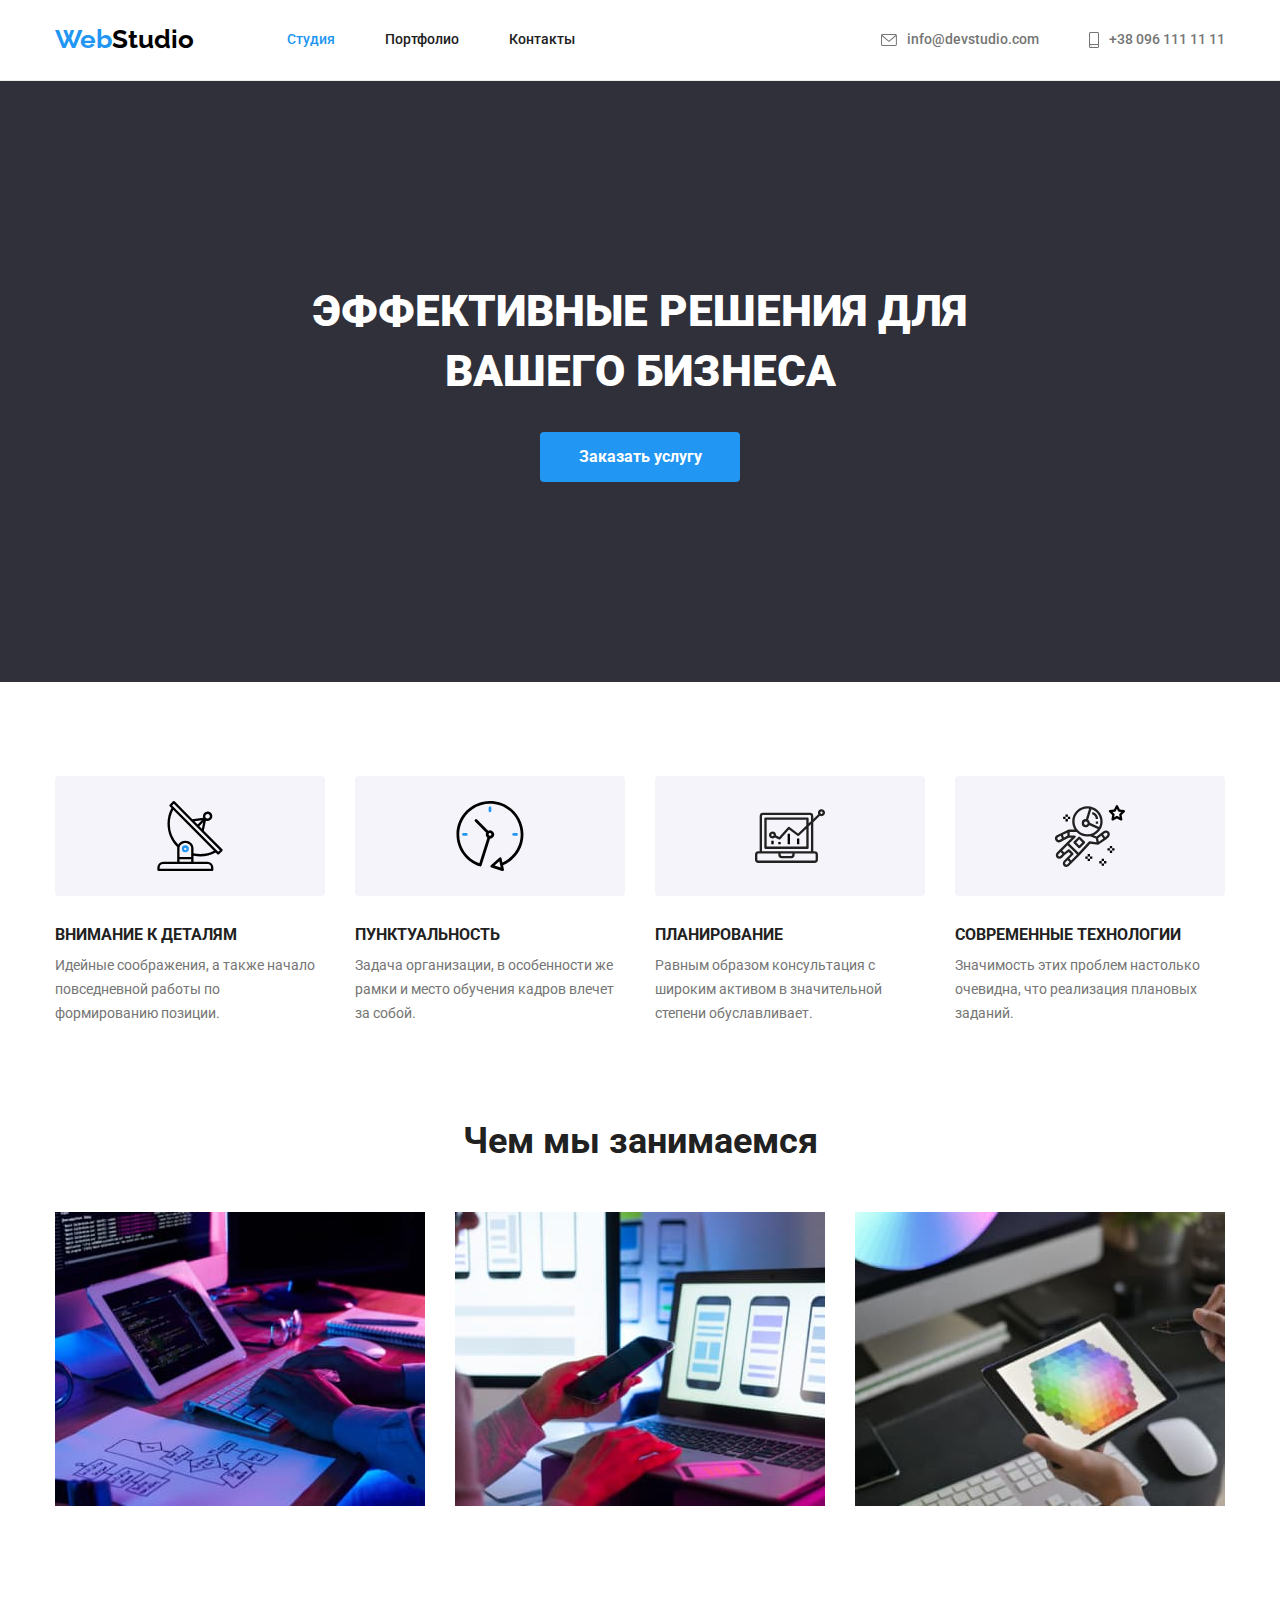
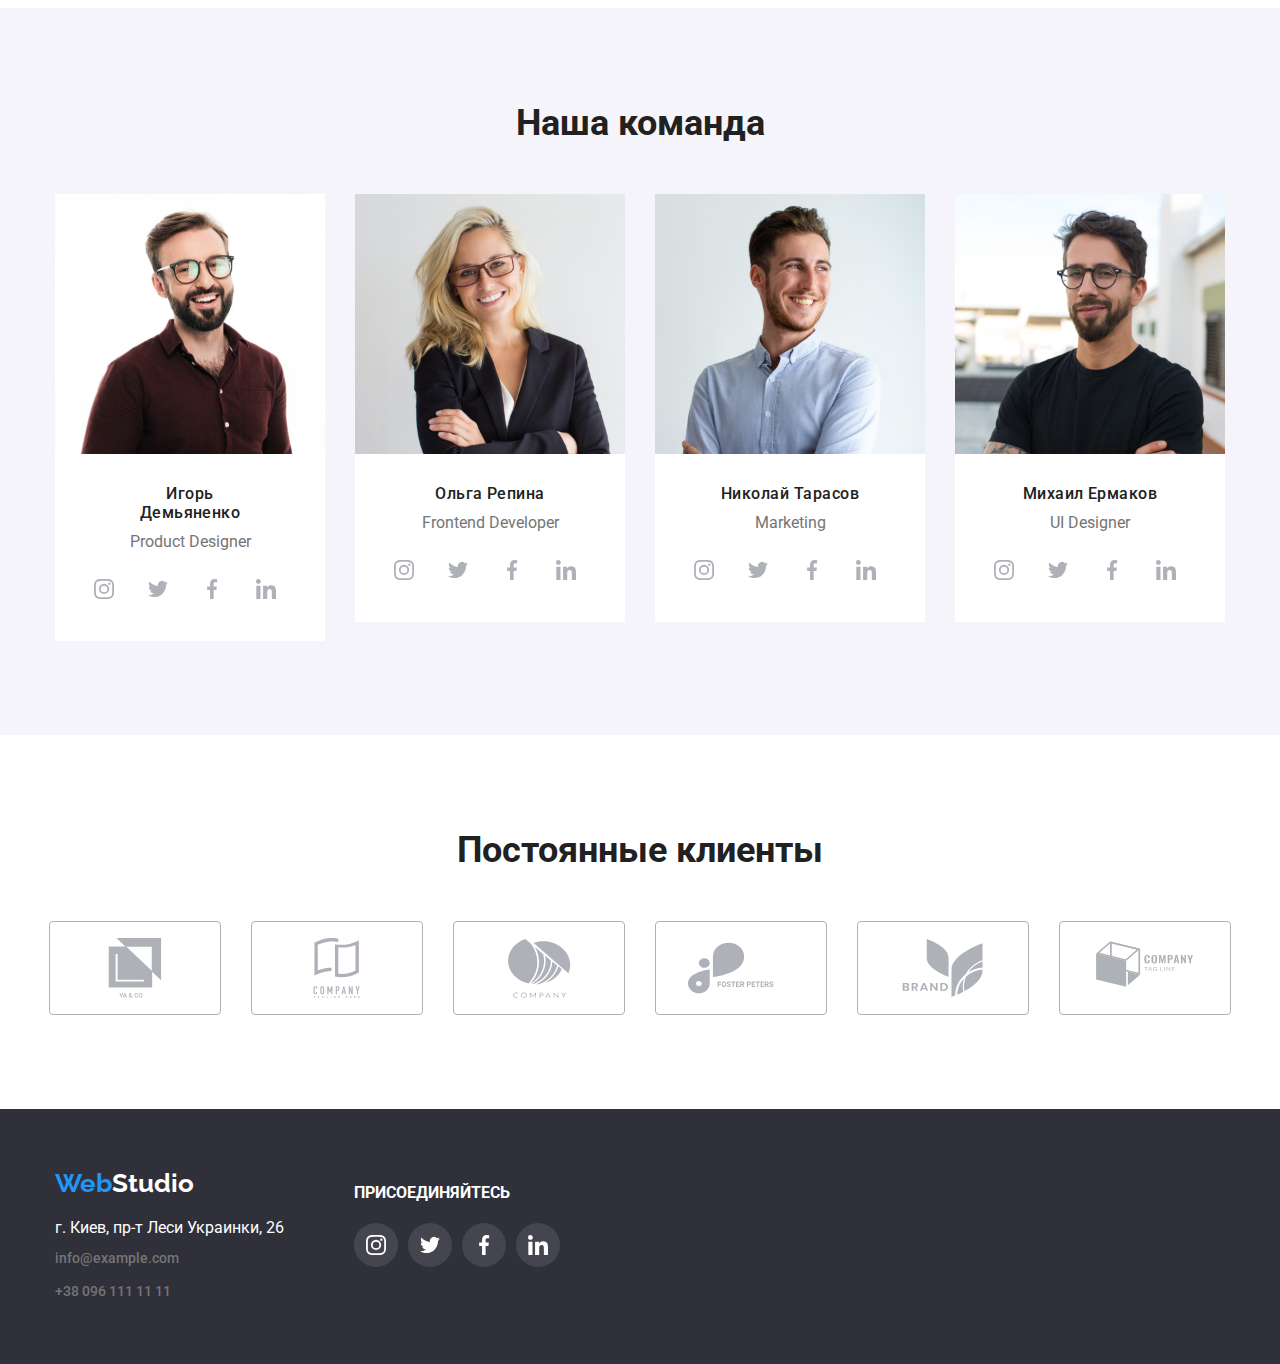
==== index.html @ 20117a95 "DZ4" ====
<!DOCTYPE html>
<html lang="ru">
<head>
    <meta charset="UTF-8">
    <meta http-equiv="X-UA-Compatible" content="IE=edge">
    <meta name="viewport" content="width=device-width, initial-scale=1.0">
    <title>WebStudio</title>
    <link rel="preconnect" href="https://fonts.gstatic.com">
    <link href="https://fonts.googleapis.com/css2?family=Raleway:wght@700&family=Roboto:wght@400;500;700;900&display=swap"
        rel="stylesheet">
    <link rel="stylesheet" href="https://cdnjs.cloudflare.com/ajax/libs/modern-normalize/1.0.0/modern-normalize.min.css">
    <link rel="stylesheet" href="./css/style.css">
</head>
<body>
    <!-- Шапка сайта -->
    <header class="page-header">
        <div class="container flex">
            <a class="logo" href="./index.html" lang="en">Web<span>Studio</span></a>
            <nav class="main-nav">
                <ul class="list site-nav flex">
                    <li class="item"><a class="link current" href="./index.html">Студия</a></li>
                    <li class="item"><a class="link" href="./portfolio.html">Портфолио</a></li>
                    <li class="item"><a class="link" href="">Контакты</a></li>
                </ul>
                
            </nav>
            <ul class="list contact-nav flex">
                <li class="item">
                    <a class="link link-contact" href="mailto:info@devstudio.com">
                        <svg class="contact-icon" width="16px" height="12px">
                            <use href="./images/symbol-defs.svg#icon-envelope"></use>
                        </svg>
                        info@devstudio.com
                    </a>
                </li>
                <li class="item">
                    <a class="link link-contact" href="tel:+380961111111">
                        <svg class="contact-icon" width="10px" height="16px">
                            <use href="./images/symbol-defs.svg#icon-smartphone"></use>
                        </svg>
                        +38 096 111 11 11
                    </a>
                </li>
            </ul>
        </div>
    </header>
    <!-- главная страница -->
    <main>
        <!-- Hero -->
        <section class="section hero-section">
            <div class="container">
                <div class="hero-section-title">
                    <h1 class="hero-title">Эффективные решения для вашего бизнеса</h1>
                    <button class="btn btn-hero" type="button">Заказать услугу</button>
                </div>
            </div>
                  
        </section>
        <!-- Наши преимущества -->
        <section class="section">
            <div class="container">
                <h2 hidden>Наши преимущества</h2>
                <ul class="list feature-list">
                    <li class="item">
                        <div class="feature-icons">
                            <svg class="feature-icon" width="70px" height="70px">
                                <use href="./images/symbol-defs.svg#icon-antenna"></use>
                            </svg>
                        </div>
                        <h3 class="title">Внимание к деталям</h3>
                        <p class="text feature-text">Идейные соображения, а также начало повседневной работы по формированию позиции.
                        </p>
                    </li>
                    <li class="item">
                        <div class="feature-icons">
                            <svg class="feature-icon" width="70px" height="70px">
                                <use href="./images/symbol-defs.svg#icon-clock"></use>
                            </svg>
                        </div>
                        
                        <h3 class="title">Пунктуальность</h3>
                        <p class="text feature-text">Задача организации, в особенности же рамки и место обучения кадров влечет за собой.
                        </p>
                    </li>
                    <li class="item">
                        <div class="feature-icons">
                            <svg class="feature-icon" width="70px" height="70px">
                                <use href="./images/symbol-defs.svg#icon-diagram"></use>
                            </svg>
                        </div>
                        <h3 class="title">Планирование</h3>
                        <p class="text feature-text">Равным образом консультация с широким активом в значительной степени обуславливает.
                        </p>
                    </li>
                    <li class="item">
                        <div class="feature-icons">
                            <svg class="feature-icon" width="70px" height="70px">
                                <use href="./images/symbol-defs.svg#icon-astronaut"></use>
                            </svg>
                        </div>
                        <h3 class="title">Современные технологии</h3>
                        <p class="text feature-text">Значимость этих проблем настолько очевидна, что реализация плановых заданий.</p>
                    </li>
                </ul>
                <h2 class="section-title">Чем мы занимаемся</h2>
                <ul class="list our-skills-list">
                    <li class="item">
                        <img src="./images/aboutus1.jpg" alt="Создание сайтов" width="370" height="294">
                    </li>
                    <li class="item">
                        <img src="./images/aboutus2.jpg" alt="Разработка мобильных приложений" width="370" height="294">
                    </li>
                    <li class="item">
                        <img src="./images/aboutus3.jpg" alt="Созданием дизайонв для сайтов и приложений" width="370" height="294">
                    </li>
                </ul>
            </div>
            
        </section>
        <!-- наша команда -->
        <section class="section section-our-team">
            <div class="container">
                <h2 class="section-title">Наша команда</h2>
                <ul class="list list-team">
                    <li class="item">
                        <div class="our-team-item">
                            <img class="team-image" src="./images/ourteam1.jpg" alt="Дизайнер" width="270" height="260">
                            <h3 class="title-team">Игорь Демьяненко</h3>
                            <p class="text team-text">Product Designer</p>
                            <ul class="social-items">
                                <li>
                                    <button class="social-links">
                                            <svg class="social-link" width="20" height="20">
                                                <use href="./images/symbol-defs.svg#icon-instagram"></use>
                                            </svg>
                                    </button>
                                </li>
                                <li>
                                    <button class="social-links">
                                        <svg class="social-link" width="20" height="20">
                                            <use href="./images/symbol-defs.svg#icon-twitter"></use>
                                        </svg>
                                    </button>
                                </li>
                                <li>
                                    <button class="social-links">
                                        <svg class="social-link" width="20" height="20">
                                            <use href="./images/symbol-defs.svg#icon-facebook"></use>
                                        </svg>
                                    </button>
                                </li>
                                <li>
                                    <button class="social-links">
                                        <svg class="social-link" width="20" height="20">
                                            <use href="./images/symbol-defs.svg#icon-linkedin"></use>
                                        </svg>
                                    </button>
                                </li>
                            </ul>
                        </div>
                        
                    </li>
                    <li class="item">
                        <div class="our-team-item">
                            <img class="team-image" src="./images/ourteam2.jpg" alt="Фронтенд разработчик" width="270" height="260">
                            <h3 class="title-team">Ольга Репина</h3>
                            <p class="text team-text">Frontend Developer</p>
                            <ul class="social-items">
                                <li>
                                    <button class="social-links">
                                        <svg class="social-link" width="20" height="20">
                                            <use href="./images/symbol-defs.svg#icon-instagram"></use>
                                        </svg>
                                    </button>
                                </li>
                                <li>
                                    <button class="social-links">
                                        <svg class="social-link" width="20" height="20">
                                            <use href="./images/symbol-defs.svg#icon-twitter"></use>
                                        </svg>
                                    </button>
                                </li>
                                <li>
                                    <button class="social-links">
                                        <svg class="social-link" width="20" height="20">
                                            <use href="./images/symbol-defs.svg#icon-facebook"></use>
                                        </svg>
                                    </button>
                                </li>
                                <li>
                                    <button class="social-links">
                                        <svg class="social-link" width="20" height="20">
                                            <use href="./images/symbol-defs.svg#icon-linkedin"></use>
                                        </svg>
                                    </button>
                                </li>
                            </ul>
                        </div>
                    </li>
                    <li class="item">
                        <div class="our-team-item">
                            <img class="team-image" src="./images/ourteam3.jpg" alt="Маркетолог" width="270" height="260">
                            <h3 class="title-team">Николай Тарасов</h3>
                            <p class="text team-text">Marketing</p>
                            <ul class="social-items">
                                <li>
                                    <button class="social-links">
                                        <svg class="social-link" width="20" height="20">
                                            <use href="./images/symbol-defs.svg#icon-instagram"></use>
                                        </svg>
                                    </button>
                                </li>
                                <li>
                                    <button class="social-links">
                                        <svg class="social-link" width="20" height="20">
                                            <use href="./images/symbol-defs.svg#icon-twitter"></use>
                                        </svg>
                                    </button>
                                </li>
                                <li>
                                    <button class="social-links">
                                        <svg class="social-link" width="20" height="20">
                                            <use href="./images/symbol-defs.svg#icon-facebook"></use>
                                        </svg>
                                    </button>
                                </li>
                                <li>
                                    <button class="social-links">
                                        <svg class="social-link" width="20" height="20">
                                            <use href="./images/symbol-defs.svg#icon-linkedin"></use>
                                        </svg>
                                    </button>
                                </li>
                            </ul>
                        </div>
                    </li>
                    <li class="item">
                        <div class="our-team-item">
                            <img class="team-image" src="./images/ourteam4.jpg" alt="Разработчик пользовательского интерфейса" width="270"
                                height="260">
                            <h3 class="title-team">Михаил Ермаков</h3>
                            <p class="text team-text">UI Designer</p>
                            <ul class="social-items">
                                <li>
                                    <button class="social-links">
                                        <svg class="social-link" width="20" height="20">
                                            <use href="./images/symbol-defs.svg#icon-instagram"></use>
                                        </svg>
                                    </button>
                                </li>
                                <li>
                                    <button class="social-links">
                                        <svg class="social-link" width="20" height="20">
                                            <use href="./images/symbol-defs.svg#icon-twitter"></use>
                                        </svg>
                                    </button>
                                </li>
                                <li>
                                    <button class="social-links">
                                        <svg class="social-link" width="20" height="20">
                                            <use href="./images/symbol-defs.svg#icon-facebook"></use>
                                        </svg>
                                    </button>
                                </li>
                                <li>
                                    <button class="social-links">
                                        <svg class="social-link" width="20" height="20">
                                            <use href="./images/symbol-defs.svg#icon-linkedin"></use>
                                        </svg>
                                    </button>
                                </li>
                            </ul>
                        </div>
                    </li>
                </ul>
            </div>
        </section>
        <section class="our-client section">
            <div class="container">
                <h2 class="section-title">Постоянные клиенты</h2>
                <ul class="our-client-list">
                    <li class="our-client-items">
                        <svg class="our-client-item" width="106" height="60">
                            <use href="./images/symbol-defs.svg#icon-Logoclient"></use>
                        </svg>
                    </li>
                    <li class="our-client-items">
                        <svg class="our-client-item" width="106" height="60">
                            <use href="./images/symbol-defs.svg#icon-Logoclient2"></use>
                        </svg>
                    </li>
                    <li class="our-client-items">
                        <svg class="our-client-item" width="106" height="60">
                            <use href="./images/symbol-defs.svg#icon-Logoclient3"></use>
                        </svg>
                    </li>
                    <li class="our-client-items">
                        <svg class="our-client-item" width="106" height="60">
                            <use href="./images/symbol-defs.svg#icon-Logoclient4"></use>
                        </svg>
                    </li>
                    <li class="our-client-items">
                        <svg class="our-client-item" width="106" height="60">
                            <use href="./images/symbol-defs.svg#icon-Logoclient5"></use>
                        </svg>
                    </li>
                    <li class="our-client-items">
                        <svg class="our-client-item" width="106" height="60">
                            <use href="./images/symbol-defs.svg#icon-Logoclient6"></use>
                        </svg>
                    </li>
                </ul>
            </div>
        </section>
    </main>
    <!-- Футер -->
    <footer class="footer">
        <div class="container footer-container">
            <div class="footer-contact">
                <a class="logo logo-footer" href="./index.html" lang="en">Web<span>Studio</span></a>
                <address class="footer-address">
                    <p class="address">г. Киев, пр-т Леси Украинки, 26 </p>
                    <a class="link link-contact" href="mailto:info@example.com">info@example.com</a>
                    <a class="link link-contact" href="tel:+380961111111">+38 096 111 11 11</a>
                </address>
            </div>
            <div class="footer-social-link">
                <p class="title">присоединяйтесь</p>
                <ul class="social-items">
                    <li>
                        <button class="social-links">
                            <svg class="social-link" width="20" height="20">
                                <use href="./images/symbol-defs.svg#icon-instagram"></use>
                            </svg>
                        </button>
                    </li>
                    <li>
                        <button class="social-links">
                            <svg class="social-link" width="20" height="20">
                                <use href="./images/symbol-defs.svg#icon-twitter"></use>
                            </svg>
                        </button>
                    </li>
                    <li>
                        <button class="social-links">
                            <svg class="social-link" width="20" height="20">
                                <use href="./images/symbol-defs.svg#icon-facebook"></use>
                            </svg>
                        </button>
                    </li>
                    <li>
                        <button class="social-links">
                            <svg class="social-link" width="20" height="20">
                                <use href="./images/symbol-defs.svg#icon-linkedin"></use>
                            </svg>
                        </button>
                    </li>
                </ul>
            </div>
        </div>
    </footer>
</body>
</html>
---- css/style.css ----
:root {
  --dark-background: #2f303a;
  --white-background: #ffffff;
  --light-background: #e5e5e5;
  --grey-background: #f5f4fa;
  --text-dark: #000000;
  --text-white: #ffffff;
  --text-black: #212121;
  --text-grey: #757575;
  --accent-blue: #2196f3;
}
body {
  background: var(--white-background);
  font-family: Roboto, sans-serif;
  color: var(--text-black);
}
h1,
h2,
h3,
h4,
h5,
h6 {
  margin: 0;
}
p {
  margin: 0;
}
ul,
li {
  margin: 0;
  padding: 0;
}
button {
  padding: 0;
}
svg {
  display: block;
}
.container {
  margin-left: auto;
  margin-right: auto;
  padding-left: 15px;
  padding-right: 15px;

  width: 1200px;

  /* outline: 1px solid tomato; */
}
.link {
  font-weight: 500;
  font-size: 14px;
  line-height: 1.14;
  color: var(--text-black);
  text-decoration: none;
}
.link:hover,
.link:focus {
  color: var(--accent-blue);
}
.section {
  padding-top: 94px;
  padding-bottom: 94px;
  font-size: 14px;
  line-height: 1.71;

  /* width: 1600px; */
}
.list {
  list-style-type: none;
}
.flex {
  display: flex;
}
/* Header */

.page-header {
  border-bottom: 1px solid #ececec;
  /* padding: 0 200px; */
}
.page-header .container {
  align-items: center;
}
.logo {
  color: var(--accent-blue);
  font-family: Raleway;
  font-weight: bold;
  font-size: 26px;
  text-decoration: none;
}
.logo span {
  color: var(--text-dark);
}
.main-nav {
  align-items: center;
}
.site-nav {
  margin: 0;
  padding: 32px 0 32px 93px;
  align-items: center;

  font-weight: 500;
  font-size: 14px;
  line-height: 1.14;
}
.site-nav .link {
  padding: 32px 0;
}
.site-nav .item + .item {
  margin-left: 50px;
}

.contact-nav {
  display: flex;
  margin-left: auto;
  padding: 0;
}
.link-contact {
  display: flex;
  align-items: center;
  color: var(--text-grey);
}
.site-nav .link.current {
  color: var(--accent-blue);
}
.contact-nav .item + .item {
  padding-left: 50px;
}
.contact-icon {
  margin-right: 10px;
  fill: currentColor;
}
.link-contact:hover,
.link-contact:focus {
  fill: var(--accent-blue);
}

/* Main */

.hero-section {
  text-align: center;
  background-color: var(--dark-background);
}
/* .hero-section .container {
  padding: 104px 252px 104px 252px;
} */
.hero-section-title {
  padding: 106px 237px 106px 237px;
}
.hero-title {
  margin-bottom: 30px;

  font-weight: 900;
  font-size: 44px;
  line-height: 137%;
  color: var(--text-white);
  text-transform: uppercase;
}
.btn {
  background-color: var(--grey-background);
  font-weight: 500;
  font-size: 16px;
  line-height: 1.63;
  text-align: center;
  cursor: pointer;
}
.btn:hover,
.btn:focus {
  background-color: var(--accent-blue);
  color: var(--text-white);
}
.btn-hero {
  background-color: var(--accent-blue);
  font-weight: bold;
  font-size: 16px;
  line-height: 1.88;
  text-align: center;
  color: var(--text-white);
  width: 200px;
  border: transparent;
  border-radius: 4px;
  padding: 10px 32px;
}
/* наши преимущества */
.feature-list {
  display: flex;
  margin-bottom: 94px;
}
.feature-list .item {
  width: calc((100% - 90px) / 4);
}
.feature-list .item:not(:last-child) {
  margin-right: 30px;
}
.feature-list .feature-title {
  margin-bottom: 10px;
}
.feature-list .text {
}
.title {
  font-weight: bold;
  line-height: 1.14;
  text-transform: uppercase;
  margin-bottom: 10px;
}
.section-title {
  margin-bottom: 50px;

  font-weight: bold;
  font-size: 36px;
  line-height: 1.17;
  text-align: center;
}
.text {
  color: var(--text-grey);
}
.our-skills-list {
  display: flex;
}
.our-skills-list .item:not(:last-child) {
  margin-right: 30px;
}
.feature-icons {
  padding: 25px 100px;
  margin-bottom: 30px;
  background-color: var(--grey-background);
  border-radius: 4px;
  text-align: center;
}
/* наша команда */
.section-our-team {
  background-color: var(--grey-background);
}
.list-team {
  display: flex;
  text-align: center;
}
.our-team-item {
  background-color: var(--white-background);
}
.list-team .item {
  display: block;
}
.list-team .item:not(:last-child) {
  margin-right: 30px;
}
.title-team {
  font-weight: 500;
  font-size: 16px;
  line-height: 119%;
  letter-spacing: 0.03em;
  padding: 0 59px 10px 59px;
}
.our-skills-list {
  display: flex;
}
.our-skills-list .item:not(:last-child) {
  margin-right: 30px;
}
.team-text {
  font-size: 16px;
  line-height: 1.19;
  padding-right: auto;
  padding-bottom: 16px;
  padding-left: auto;
}
.team-image {
  display: block;
  margin-bottom: 30px;
}
.social-links {
  display: block;
  margin-right: 10px;
  padding: 12px;
  color: #afb1b8;
  background-color: var(--white-background);
  border: none;
  border-radius: 50%;
}

.social-links:hover {
  background-color: var(--accent-blue);
  color: var(--text-white);
}
.social-link {
  text-align: center;
  fill: currentColor;
}
.social-items {
  display: flex;
  justify-content: center;
  padding-bottom: 30px;
  list-style: none;
}
/* Наши клиенты */
.our-client-list {
  display: flex;
  justify-content: center;
  list-style: none;
}
.our-client-items {
  padding: 16px 32px;
  border: 1px solid #afb1b8;
  border-radius: 4px;
}
.our-client-items:not(:last-child) {
  margin-right: 30px;
}
.our-client-item {
  display: block;
  fill: #afb1b8;
}
/* наши работы */
.section-portfolio {
  background-color: var(--white-background);
}
.btn-list {
  text-align: center;
  margin-bottom: 50px;
}
.btn-list .item {
  display: inline-block;
  letter-spacing: 0.03em;
}
.btn-list .item:not(:last-child) {
  margin-right: 8px;
}
.item .btn {
  padding: 6px 22px;
  border: transparent;
  border-radius: 4px;
  font-family: Roboto;
  font-weight: 500;
}
.portfolio-list {
  display: flex;
  flex-wrap: wrap;
}
.portfolio-image {
  display: block;
}

.portfolio-list .item:not(:nth-child(3n + 3)) {
  margin-right: 30px;
}
.portfolio-list .item:not(:nth-child(n + 7)) {
  margin-bottom: 30px;
}
.portfolio-list-item {
  background-color: var(--white-background);
}
.title-works {
  /* margin-top: 20px; */
  margin-top: 20px;
  padding-left: 24px;
  padding-right: auto;
  font-weight: bold;
  font-size: 18px;
  line-height: 2;
  letter-spacing: 0.06em;
}
.text-works {
  margin-top: 4px;
  padding-bottom: 20px;
  padding-left: 24px;
  font-size: 16px;
  line-height: 1.88;
  letter-spacing: 0.03em;
  color: var(--text-grey);
}
.portfolio-list .link:hover,
.portfolio-list .link:focus {
  color: var(--text-dark);
}
/* .portfolio-list-item img {
  margin-bottom: 20px;
} */

/* Footer */
.footer {
  background-color: var(--dark-background);
}

.footer-container {
  display: flex;
  padding-top: 60px;
  padding-bottom: 60px;
}
.footer-contact {
  margin-right: 70px;
}
.logo-footer {
  display: block;
  margin-bottom: 20px;
}
.logo-footer span {
  color: var(--text-white);
}

.address {
  margin-bottom: 9px;
  font-style: normal;
  color: var(--text-white);
}

.footer-address .link-contact {
  display: block;
  font-size: 14px;
  line-height: 1.71;
  cursor: default;
  font-style: normal;
}
.footer-address .link-contact:not(:last-child) {
  margin-bottom: 9px;
}

.footer-social-link {
  padding-top: 15px;
}
.footer-social-link .title {
  margin-bottom: 20px;
  color: var(--text-white);
}
.footer-social-link .social-items {
  padding: 0;
}
.footer-social-link .social-links {
  background-color: rgba(255, 255, 255, 0.1);
  color: var(--text-white);
}
.footer-social-link .social-links:hover {
  background-color: var(--accent-blue);
}
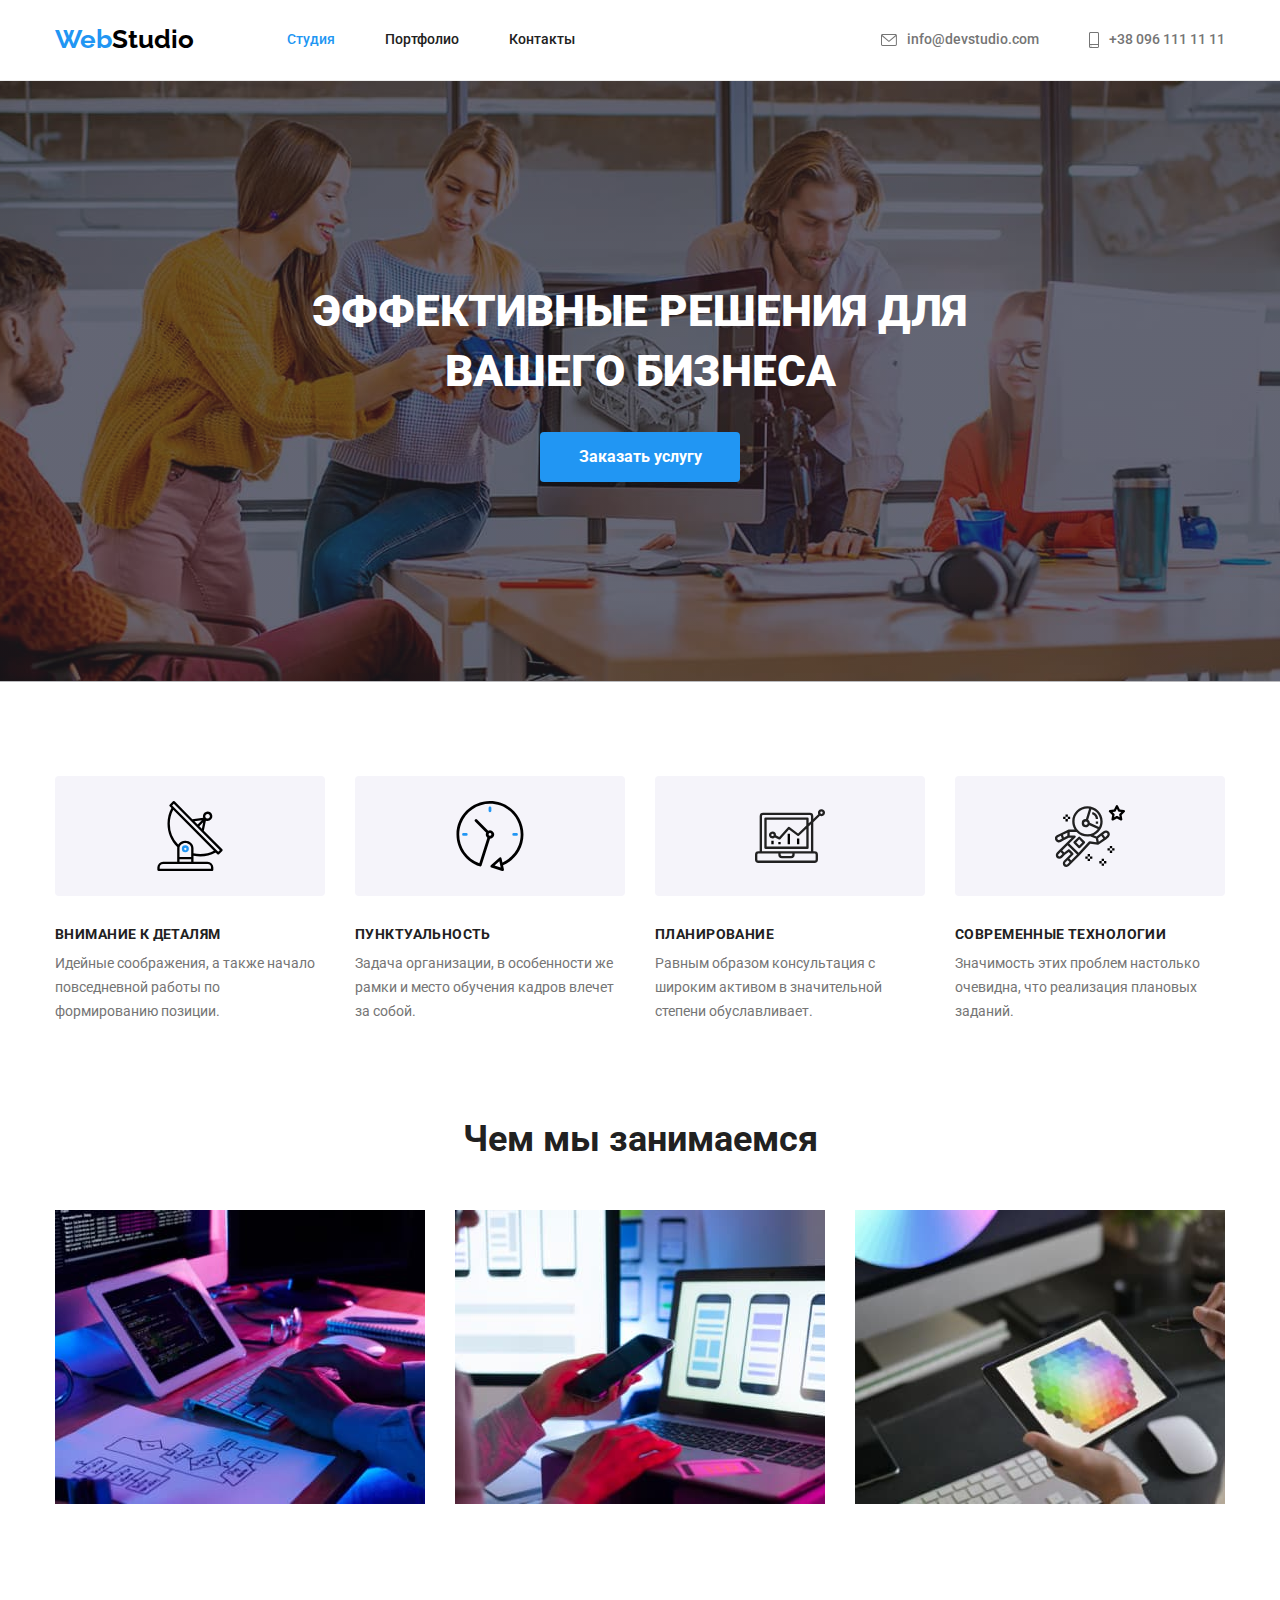
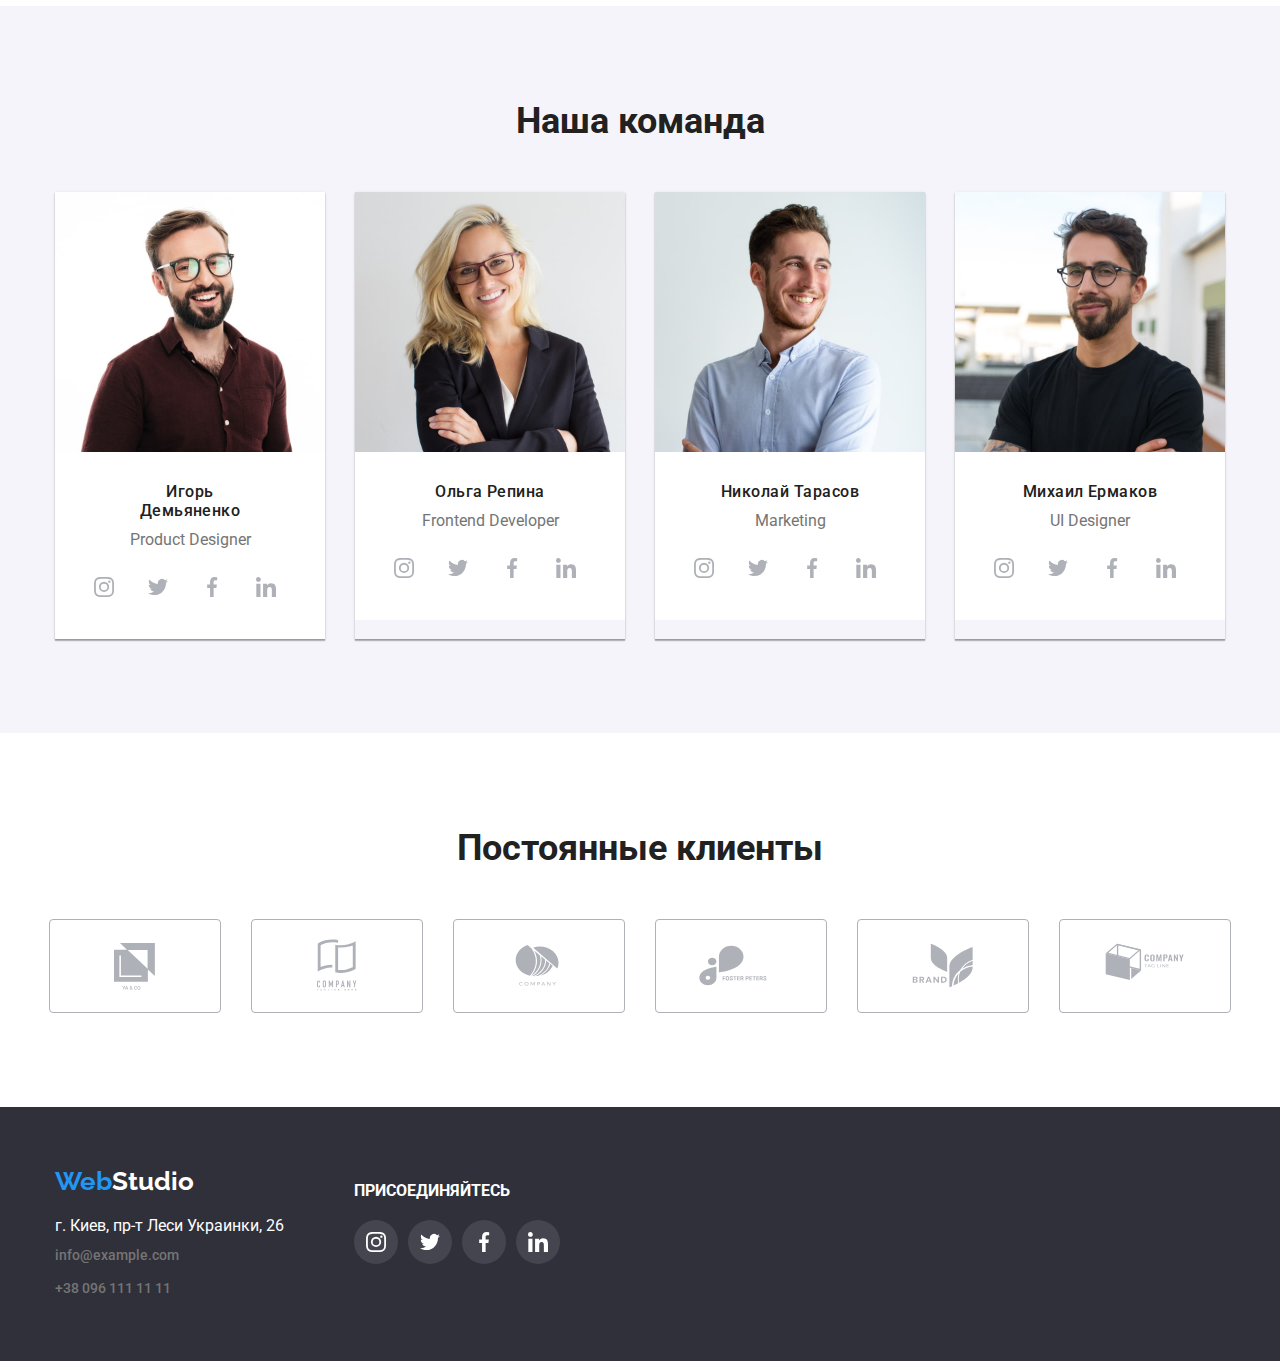
==== commit c3470d78: "Ispravleno" ====
--- a/index.html
+++ b/index.html
@@ -28,7 +28,7 @@
                 <li class="item">
                     <a class="link link-contact" href="mailto:info@devstudio.com">
                         <svg class="contact-icon" width="16px" height="12px">
-                            <use href="./images/symbol-defs.svg#icon-envelope"></use>
+                            <use href="./images/icons.svg#icon-envelope"></use>
                         </svg>
                         info@devstudio.com
                     </a>
@@ -36,7 +36,7 @@
                 <li class="item">
                     <a class="link link-contact" href="tel:+380961111111">
                         <svg class="contact-icon" width="10px" height="16px">
-                            <use href="./images/symbol-defs.svg#icon-smartphone"></use>
+                            <use href="./images/icons.svg#icon-smartphone"></use>
                         </svg>
                         +38 096 111 11 11
                     </a>
@@ -47,7 +47,7 @@
     <!-- главная страница -->
     <main>
         <!-- Hero -->
-        <section class="section hero-section">
+        <section class="section hero-section hero-section-overlay">
             <div class="container">
                 <div class="hero-section-title">
                     <h1 class="hero-title">Эффективные решения для вашего бизнеса</h1>
@@ -64,41 +64,41 @@
                     <li class="item">
                         <div class="feature-icons">
                             <svg class="feature-icon" width="70px" height="70px">
-                                <use href="./images/symbol-defs.svg#icon-antenna"></use>
-                            </svg>
-                        </div>
-                        <h3 class="title">Внимание к деталям</h3>
+                                <use href="./images/icons.svg#icon-antenna"></use>
+                            </svg>
+                        </div>
+                        <h3 class="title feature-title">Внимание к деталям</h3>
                         <p class="text feature-text">Идейные соображения, а также начало повседневной работы по формированию позиции.
                         </p>
                     </li>
                     <li class="item">
                         <div class="feature-icons">
                             <svg class="feature-icon" width="70px" height="70px">
-                                <use href="./images/symbol-defs.svg#icon-clock"></use>
+                                <use href="./images/icons.svg#icon-clock"></use>
                             </svg>
                         </div>
                         
-                        <h3 class="title">Пунктуальность</h3>
+                        <h3 class="title feature-title">Пунктуальность</h3>
                         <p class="text feature-text">Задача организации, в особенности же рамки и место обучения кадров влечет за собой.
                         </p>
                     </li>
                     <li class="item">
                         <div class="feature-icons">
                             <svg class="feature-icon" width="70px" height="70px">
-                                <use href="./images/symbol-defs.svg#icon-diagram"></use>
-                            </svg>
-                        </div>
-                        <h3 class="title">Планирование</h3>
+                                <use href="./images/icons.svg#icon-diagram"></use>
+                            </svg>
+                        </div>
+                        <h3 class="title feature-title">Планирование</h3>
                         <p class="text feature-text">Равным образом консультация с широким активом в значительной степени обуславливает.
                         </p>
                     </li>
                     <li class="item">
                         <div class="feature-icons">
                             <svg class="feature-icon" width="70px" height="70px">
-                                <use href="./images/symbol-defs.svg#icon-astronaut"></use>
-                            </svg>
-                        </div>
-                        <h3 class="title">Современные технологии</h3>
+                                <use href="./images/icons.svg#icon-astronaut"></use>
+                            </svg>
+                        </div>
+                        <h3 class="title feature-title">Современные технологии</h3>
                         <p class="text feature-text">Значимость этих проблем настолько очевидна, что реализация плановых заданий.</p>
                     </li>
                 </ul>
@@ -131,28 +131,28 @@
                                 <li>
                                     <button class="social-links">
                                             <svg class="social-link" width="20" height="20">
-                                                <use href="./images/symbol-defs.svg#icon-instagram"></use>
+                                                <use href="./images/icons.svg#icon-instagram"></use>
                                             </svg>
                                     </button>
                                 </li>
                                 <li>
                                     <button class="social-links">
                                         <svg class="social-link" width="20" height="20">
-                                            <use href="./images/symbol-defs.svg#icon-twitter"></use>
-                                        </svg>
-                                    </button>
-                                </li>
-                                <li>
-                                    <button class="social-links">
-                                        <svg class="social-link" width="20" height="20">
-                                            <use href="./images/symbol-defs.svg#icon-facebook"></use>
-                                        </svg>
-                                    </button>
-                                </li>
-                                <li>
-                                    <button class="social-links">
-                                        <svg class="social-link" width="20" height="20">
-                                            <use href="./images/symbol-defs.svg#icon-linkedin"></use>
+                                            <use href="./images/icons.svg#icon-twitter"></use>
+                                        </svg>
+                                    </button>
+                                </li>
+                                <li>
+                                    <button class="social-links">
+                                        <svg class="social-link" width="20" height="20">
+                                            <use href="./images/icons.svg#icon-facebook"></use>
+                                        </svg>
+                                    </button>
+                                </li>
+                                <li>
+                                    <button class="social-links">
+                                        <svg class="social-link" width="20" height="20">
+                                            <use href="./images/icons.svg#icon-linkedin"></use>
                                         </svg>
                                     </button>
                                 </li>
@@ -169,28 +169,28 @@
                                 <li>
                                     <button class="social-links">
                                         <svg class="social-link" width="20" height="20">
-                                            <use href="./images/symbol-defs.svg#icon-instagram"></use>
-                                        </svg>
-                                    </button>
-                                </li>
-                                <li>
-                                    <button class="social-links">
-                                        <svg class="social-link" width="20" height="20">
-                                            <use href="./images/symbol-defs.svg#icon-twitter"></use>
-                                        </svg>
-                                    </button>
-                                </li>
-                                <li>
-                                    <button class="social-links">
-                                        <svg class="social-link" width="20" height="20">
-                                            <use href="./images/symbol-defs.svg#icon-facebook"></use>
-                                        </svg>
-                                    </button>
-                                </li>
-                                <li>
-                                    <button class="social-links">
-                                        <svg class="social-link" width="20" height="20">
-                                            <use href="./images/symbol-defs.svg#icon-linkedin"></use>
+                                            <use href="./images/icons.svg#icon-instagram"></use>
+                                        </svg>
+                                    </button>
+                                </li>
+                                <li>
+                                    <button class="social-links">
+                                        <svg class="social-link" width="20" height="20">
+                                            <use href="./images/icons.svg#icon-twitter"></use>
+                                        </svg>
+                                    </button>
+                                </li>
+                                <li>
+                                    <button class="social-links">
+                                        <svg class="social-link" width="20" height="20">
+                                            <use href="./images/icons.svg#icon-facebook"></use>
+                                        </svg>
+                                    </button>
+                                </li>
+                                <li>
+                                    <button class="social-links">
+                                        <svg class="social-link" width="20" height="20">
+                                            <use href="./images/icons.svg#icon-linkedin"></use>
                                         </svg>
                                     </button>
                                 </li>
@@ -206,28 +206,28 @@
                                 <li>
                                     <button class="social-links">
                                         <svg class="social-link" width="20" height="20">
-                                            <use href="./images/symbol-defs.svg#icon-instagram"></use>
-                                        </svg>
-                                    </button>
-                                </li>
-                                <li>
-                                    <button class="social-links">
-                                        <svg class="social-link" width="20" height="20">
-                                            <use href="./images/symbol-defs.svg#icon-twitter"></use>
-                                        </svg>
-                                    </button>
-                                </li>
-                                <li>
-                                    <button class="social-links">
-                                        <svg class="social-link" width="20" height="20">
-                                            <use href="./images/symbol-defs.svg#icon-facebook"></use>
-                                        </svg>
-                                    </button>
-                                </li>
-                                <li>
-                                    <button class="social-links">
-                                        <svg class="social-link" width="20" height="20">
-                                            <use href="./images/symbol-defs.svg#icon-linkedin"></use>
+                                            <use href="./images/icons.svg#icon-instagram"></use>
+                                        </svg>
+                                    </button>
+                                </li>
+                                <li>
+                                    <button class="social-links">
+                                        <svg class="social-link" width="20" height="20">
+                                            <use href="./images/icons.svg#icon-twitter"></use>
+                                        </svg>
+                                    </button>
+                                </li>
+                                <li>
+                                    <button class="social-links">
+                                        <svg class="social-link" width="20" height="20">
+                                            <use href="./images/icons.svg#icon-facebook"></use>
+                                        </svg>
+                                    </button>
+                                </li>
+                                <li>
+                                    <button class="social-links">
+                                        <svg class="social-link" width="20" height="20">
+                                            <use href="./images/icons.svg#icon-linkedin"></use>
                                         </svg>
                                     </button>
                                 </li>
@@ -244,28 +244,28 @@
                                 <li>
                                     <button class="social-links">
                                         <svg class="social-link" width="20" height="20">
-                                            <use href="./images/symbol-defs.svg#icon-instagram"></use>
-                                        </svg>
-                                    </button>
-                                </li>
-                                <li>
-                                    <button class="social-links">
-                                        <svg class="social-link" width="20" height="20">
-                                            <use href="./images/symbol-defs.svg#icon-twitter"></use>
-                                        </svg>
-                                    </button>
-                                </li>
-                                <li>
-                                    <button class="social-links">
-                                        <svg class="social-link" width="20" height="20">
-                                            <use href="./images/symbol-defs.svg#icon-facebook"></use>
-                                        </svg>
-                                    </button>
-                                </li>
-                                <li>
-                                    <button class="social-links">
-                                        <svg class="social-link" width="20" height="20">
-                                            <use href="./images/symbol-defs.svg#icon-linkedin"></use>
+                                            <use href="./images/icons.svg#icon-instagram"></use>
+                                        </svg>
+                                    </button>
+                                </li>
+                                <li>
+                                    <button class="social-links">
+                                        <svg class="social-link" width="20" height="20">
+                                            <use href="./images/icons.svg#icon-twitter"></use>
+                                        </svg>
+                                    </button>
+                                </li>
+                                <li>
+                                    <button class="social-links">
+                                        <svg class="social-link" width="20" height="20">
+                                            <use href="./images/icons.svg#icon-facebook"></use>
+                                        </svg>
+                                    </button>
+                                </li>
+                                <li>
+                                    <button class="social-links">
+                                        <svg class="social-link" width="20" height="20">
+                                            <use href="./images/icons.svg#icon-linkedin"></use>
                                         </svg>
                                     </button>
                                 </li>
@@ -280,34 +280,46 @@
                 <h2 class="section-title">Постоянные клиенты</h2>
                 <ul class="our-client-list">
                     <li class="our-client-items">
-                        <svg class="our-client-item" width="106" height="60">
-                            <use href="./images/symbol-defs.svg#icon-Logoclient"></use>
-                        </svg>
-                    </li>
-                    <li class="our-client-items">
-                        <svg class="our-client-item" width="106" height="60">
-                            <use href="./images/symbol-defs.svg#icon-Logoclient2"></use>
-                        </svg>
-                    </li>
-                    <li class="our-client-items">
-                        <svg class="our-client-item" width="106" height="60">
-                            <use href="./images/symbol-defs.svg#icon-Logoclient3"></use>
-                        </svg>
-                    </li>
-                    <li class="our-client-items">
-                        <svg class="our-client-item" width="106" height="60">
-                            <use href="./images/symbol-defs.svg#icon-Logoclient4"></use>
-                        </svg>
-                    </li>
-                    <li class="our-client-items">
-                        <svg class="our-client-item" width="106" height="60">
-                            <use href="./images/symbol-defs.svg#icon-Logoclient5"></use>
-                        </svg>
-                    </li>
-                    <li class="our-client-items">
-                        <svg class="our-client-item" width="106" height="60">
-                            <use href="./images/symbol-defs.svg#icon-Logoclient6"></use>
-                        </svg>
+                        <div class="our-client-item-one">
+                            <svg class="our-client-item" width="41" height="47">
+                            <use href="./images/icons.svg#icon-Logoclient"></use>
+                        </svg>
+                        </div>
+                    </li>
+                    <li class="our-client-items">
+                        <div class="our-client-item-two">
+                            <svg class="our-client-item" width="40" height="52">
+                            <use href="./images/icons.svg#icon-Logoclient2"></use>
+                        </svg>
+                        </div>
+                    </li>
+                    <li class="our-client-items">
+                        <div class="our-client-item-three">
+                            <svg class="our-client-item" width="44" height="42">
+                            <use href="./images/icons.svg#icon-Logoclient3"></use>
+                        </svg>
+                        </div>
+                    </li>
+                    <li class="our-client-items">
+                        <div class="our-client-item-four">
+                            <svg class="our-client-item" width="84" height="41">
+                            <use href="./images/icons.svg#icon-Logoclient4"></use>
+                        </svg>
+                        </div>
+                    </li>
+                    <li class="our-client-items">
+                        <div class="our-client-item-five">
+                            <svg class="our-client-item" width="62" height="45">
+                            <use href="./images/icons.svg#icon-Logoclient5"></use>
+                        </svg>
+                        </div>
+                    </li>
+                    <li class="our-client-items">
+                        <div class="our-client-item-six">
+                            <svg class="our-client-item" width="94" height="44">
+                            <use href="./images/icons.svg#icon-Logoclient6"></use>
+                        </svg>
+                        </div>
                     </li>
                 </ul>
             </div>
@@ -330,28 +342,28 @@
                     <li>
                         <button class="social-links">
                             <svg class="social-link" width="20" height="20">
-                                <use href="./images/symbol-defs.svg#icon-instagram"></use>
+                                <use href="./images/icons.svg#icon-instagram"></use>
                             </svg>
                         </button>
                     </li>
                     <li>
                         <button class="social-links">
                             <svg class="social-link" width="20" height="20">
-                                <use href="./images/symbol-defs.svg#icon-twitter"></use>
+                                <use href="./images/icons.svg#icon-twitter"></use>
                             </svg>
                         </button>
                     </li>
                     <li>
                         <button class="social-links">
                             <svg class="social-link" width="20" height="20">
-                                <use href="./images/symbol-defs.svg#icon-facebook"></use>
+                                <use href="./images/icons.svg#icon-facebook"></use>
                             </svg>
                         </button>
                     </li>
                     <li>
                         <button class="social-links">
                             <svg class="social-link" width="20" height="20">
-                                <use href="./images/symbol-defs.svg#icon-linkedin"></use>
+                                <use href="./images/icons.svg#icon-linkedin"></use>
                             </svg>
                         </button>
                     </li>
--- a/css/style.css
+++ b/css/style.css
@@ -8,6 +8,7 @@
   --text-black: #212121;
   --text-grey: #757575;
   --accent-blue: #2196f3;
+  --icon-color: #afb1b8;
 }
 body {
   background: var(--white-background);
@@ -138,11 +139,21 @@
 
 .hero-section {
   text-align: center;
-  background-color: var(--dark-background);
-}
-/* .hero-section .container {
-  padding: 104px 252px 104px 252px;
-} */
+}
+.hero-section-overlay {
+  max-width: 1600px;
+  margin-left: auto;
+  margin-right: auto;
+  background-image: linear-gradient(
+      to right,
+      rgba(47, 48, 58, 0.4),
+      rgba(47, 48, 58, 0.4)
+    ),
+    url('../images/backgroundhero.png');
+
+  background-repeat: no-repeat;
+  background-position: 50% 50%;
+}
 .hero-section-title {
   padding: 106px 237px 106px 237px;
 }
@@ -202,6 +213,11 @@
   text-transform: uppercase;
   margin-bottom: 10px;
 }
+.feature-title {
+  font-size: 14px;
+  letter-spacing: 0.03em;
+  line-height: 1.15;
+}
 .section-title {
   margin-bottom: 50px;
 
@@ -239,6 +255,8 @@
 }
 .list-team .item {
   display: block;
+  box-shadow: 0px 1px 3px rgba(0, 0, 0, 0.12), 0px 1px 1px rgba(0, 0, 0, 0.14),
+    0px 2px 1px rgba(0, 0, 0, 0.2);
 }
 .list-team .item:not(:last-child) {
   margin-right: 30px;
@@ -271,13 +289,15 @@
   display: block;
   margin-right: 10px;
   padding: 12px;
-  color: #afb1b8;
+  color: var(--icon-color);
   background-color: var(--white-background);
   border: none;
   border-radius: 50%;
-}
-
-.social-links:hover {
+  cursor: pointer;
+}
+
+.social-links:hover,
+.social-links:focus {
   background-color: var(--accent-blue);
   color: var(--text-white);
 }
@@ -301,13 +321,38 @@
   padding: 16px 32px;
   border: 1px solid #afb1b8;
   border-radius: 4px;
+  color: var(--icon-color);
+  cursor: pointer;
+}
+.our-client-items:hover,
+.our-client-items:focus {
+  color: var(--accent-blue);
+  border: 1px solid var(--accent-blue);
 }
 .our-client-items:not(:last-child) {
   margin-right: 30px;
 }
 .our-client-item {
   display: block;
-  fill: #afb1b8;
+  fill: currentColor;
+}
+.our-client-item-one {
+  padding: 7px 33px 6px 32px;
+}
+.our-client-item-two {
+  padding: 3px 33px 5px;
+}
+.our-client-item-three {
+  padding: 8px 33px 10px 29px;
+}
+.our-client-item-four {
+  padding: 9px 11px 10px;
+}
+.our-client-item-five {
+  padding: 7px 22px 8px;
+}
+.our-client-item-six {
+  padding: 7px 6px 9px;
 }
 /* наши работы */
 .section-portfolio {
@@ -323,6 +368,11 @@
 }
 .btn-list .item:not(:last-child) {
   margin-right: 8px;
+}
+.btn-list .item:hover,
+.btn-list .item:focus {
+  box-shadow: 0px 3px 1px rgba(0, 0, 0, 0.1), 0px 1px 2px rgba(0, 0, 0, 0.08),
+    0px 2px 2px rgba(0, 0, 0, 0.12);
 }
 .item .btn {
   padding: 6px 22px;
@@ -331,6 +381,7 @@
   font-family: Roboto;
   font-weight: 500;
 }
+
 .portfolio-list {
   display: flex;
   flex-wrap: wrap;
@@ -371,9 +422,11 @@
 .portfolio-list .link:focus {
   color: var(--text-dark);
 }
-/* .portfolio-list-item img {
-  margin-bottom: 20px;
-} */
+.portfolio-list .item:hover,
+.portfolio-list .item:focus {
+  box-shadow: 0px 1px 1px rgba(0, 0, 0, 0.12), 0px 4px 4px rgba(0, 0, 0, 0.06),
+    1px 4px 6px rgba(0, 0, 0, 0.16);
+}
 
 /* Footer */
 .footer {
@@ -415,6 +468,7 @@
 
 .footer-social-link {
   padding-top: 15px;
+  cursor: pointer;
 }
 .footer-social-link .title {
   margin-bottom: 20px;
@@ -427,6 +481,7 @@
   background-color: rgba(255, 255, 255, 0.1);
   color: var(--text-white);
 }
-.footer-social-link .social-links:hover {
+.footer-social-link .social-links:hover,
+.footer-social-link .social-links:focus {
   background-color: var(--accent-blue);
 }
